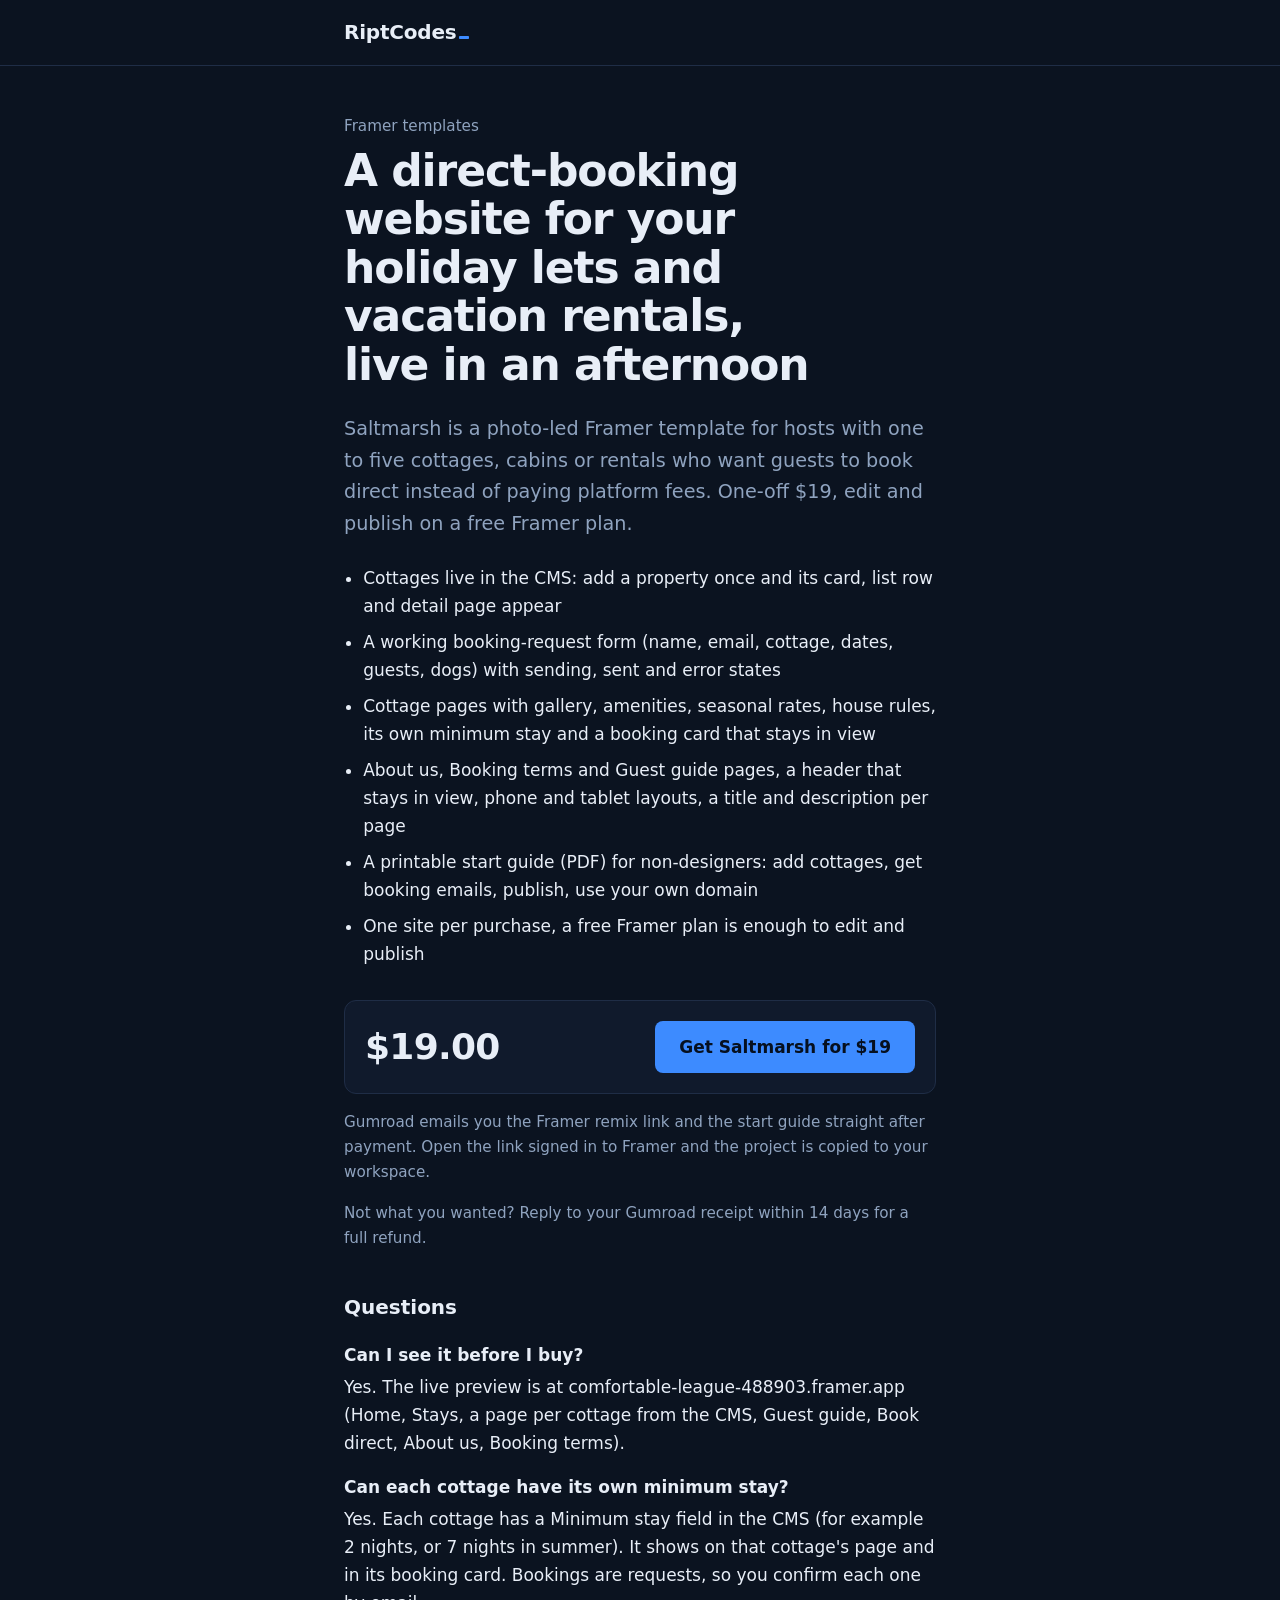
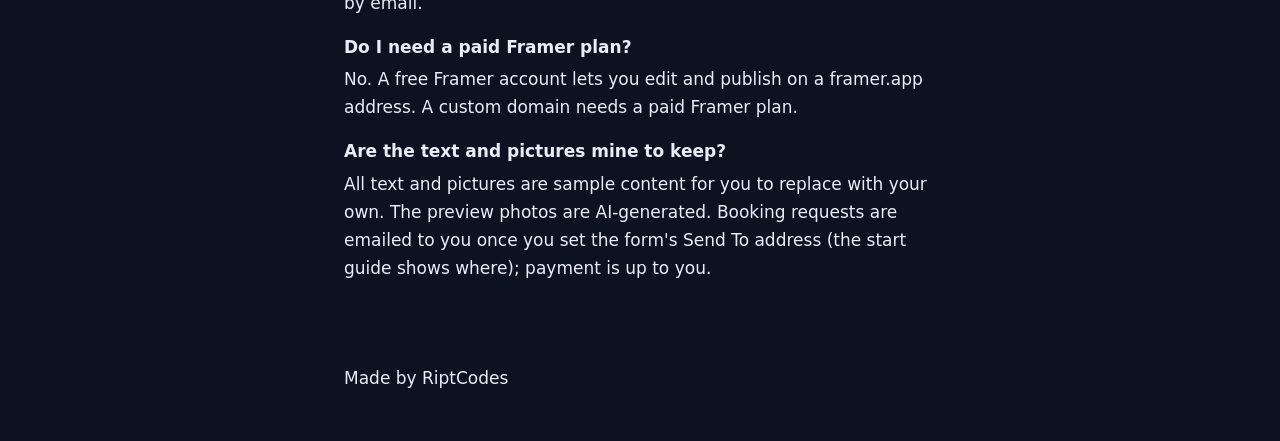
==== framer/index.html @ 4fef45c1 "Product pages, 9 products" ====
<!doctype html>
<html lang="en">
<head>
<meta charset="utf-8">
<meta name="viewport" content="width=device-width, initial-scale=1">
<title>A direct-booking website for your holiday lets and vacation rentals, live in an afternoon - RiptCodes</title>
<meta name="description" content="Saltmarsh is a photo-led Framer template for hosts with one to five cottages, cabins or rentals who want guests to book direct instead of paying platform">
<link rel="canonical" href="https://riptcodes-hq.github.io/shop/framer/">
<meta name="theme-color" content="#0b1320">
<meta property="og:site_name" content="RiptCodes">
<meta property="og:type" content="website">
<meta property="og:title" content="A direct-booking website for your holiday lets and vacation rentals, live in an afternoon">
<meta property="og:description" content="Saltmarsh is a photo-led Framer template for hosts with one to five cottages, cabins or rentals who want guests to book direct instead of paying platform">
<meta property="og:url" content="https://riptcodes-hq.github.io/shop/framer/">
<link rel="stylesheet" href="../style.css">
<style>
.kicker { margin: 0 0 0.5rem; color: var(--soft); font-size: 0.95rem; }
.lede { margin: 0 0 1.5rem; font-size: 1.2rem; color: var(--soft); }
.points { margin: 0 0 2rem; padding-left: 1.2rem; }
.points li { margin: 0 0 0.5rem; }
.buy .label { flex: 1 1 100%; margin: 0; color: var(--soft); }
.button.off { background: var(--line); color: var(--soft); cursor: default; }
.fine { margin: 1rem 0 0; color: var(--soft); font-size: 0.95rem; }
.faq { margin-top: 2.5rem; }
.faq h2 { font-size: 1.25rem; }
.faq dt { margin-top: 1rem; font-weight: 700; }
.faq dd { margin: 0.25rem 0 0; }
</style>
<script async src="https://www.googletagmanager.com/gtag/js?id=G-BYLY6NP0JL"></script>
<script>
window.dataLayer = window.dataLayer || [];
function gtag(){dataLayer.push(arguments);}
gtag('js', new Date());
gtag('config', 'G-BYLY6NP0JL');
</script>
</head>
<body>
<header class="top"><nav class="bar" aria-label="Site"><a class="mark" href="https://riptcodes-hq.github.io/shop/">RiptCodes</a></nav></header>
<main>
<article>
<p class="kicker">Framer templates</p>
<h1>A direct-booking website for your holiday lets and vacation rentals, live in an afternoon</h1>
<p class="lede">Saltmarsh is a photo-led Framer template for hosts with one to five cottages, cabins or rentals who want guests to book direct instead of paying platform fees. One-off $19, edit and publish on a free Framer plan.</p>
<ul class="points">
<li>Cottages live in the CMS: add a property once and its card, list row and detail page appear</li>
<li>A working booking-request form (name, email, cottage, dates, guests, dogs) with sending, sent and error states</li>
<li>Cottage pages with gallery, amenities, seasonal rates, house rules, its own minimum stay and a booking card that stays in view</li>
<li>About us, Booking terms and Guest guide pages, a header that stays in view, phone and tablet layouts, a title and description per page</li>
<li>A printable start guide (PDF) for non-designers: add cottages, get booking emails, publish, use your own domain</li>
<li>One site per purchase, a free Framer plan is enough to edit and publish</li>
</ul>
<div class="buy">
<p class="price">$19.00</p>
<a class="button" href="https://gum.co/u/dc7rydpk" rel="noopener" onclick="gtag('event','buy_click',{idea:'framer',transport_type:'beacon'})">Get Saltmarsh for $19</a>
</div>
<div class="fine">
<p>Gumroad emails you the Framer remix link and the start guide straight after payment. Open the link signed in to Framer and the project is copied to your workspace.</p>
<p>Not what you wanted? Reply to your Gumroad receipt within 14 days for a full refund.</p>
</div>
<section class="faq">
<h2>Questions</h2>
<dl>
<dt>Can I see it before I buy?</dt>
<dd>Yes. The live preview is at comfortable-league-488903.framer.app (Home, Stays, a page per cottage from the CMS, Guest guide, Book direct, About us, Booking terms).</dd>
<dt>Can each cottage have its own minimum stay?</dt>
<dd>Yes. Each cottage has a Minimum stay field in the CMS (for example 2 nights, or 7 nights in summer). It shows on that cottage&#x27;s page and in its booking card. Bookings are requests, so you confirm each one by email.</dd>
<dt>Do I need a paid Framer plan?</dt>
<dd>No. A free Framer account lets you edit and publish on a framer.app address. A custom domain needs a paid Framer plan.</dd>
<dt>Are the text and pictures mine to keep?</dt>
<dd>All text and pictures are sample content for you to replace with your own. The preview photos are AI-generated. Booking requests are emailed to you once you set the form&#x27;s Send To address (the start guide shows where); payment is up to you.</dd>
</dl>
</section>
</article>
</main>
<footer class="foot"><p>Made by RiptCodes</p></footer>
</body>
</html>
---- style.css ----
:root {
  color-scheme: dark;
  --night: #0b1320;
  --panel: #101a2c;
  --line: #1f2d46;
  --text: #e8eef7;
  --soft: #8fa3bf;
  --blue: #3d8bff;
  --blue-lit: #6aa6ff;
  --ink: #06101f;
  --face: Bahnschrift, "Segoe UI Variable Text", "Segoe UI", system-ui, -apple-system,
    "Helvetica Neue", Arial, sans-serif;
}

*, *::before, *::after { box-sizing: border-box; }

html { background: var(--night); -webkit-text-size-adjust: 100%; }

body {
  margin: 0;
  min-height: 100vh;
  display: flex;
  flex-direction: column;
  background: var(--night);
  color: var(--text);
  font: 400 1.0625rem/1.65 var(--face);
}

a { color: var(--blue-lit); }
a:focus-visible { outline: 2px solid var(--blue); outline-offset: 3px; border-radius: 2px; }

.top { border-bottom: 1px solid var(--line); }
.bar, main, .foot { width: 100%; max-width: 40rem; margin-inline: auto; padding-inline: 1rem; }
.bar { padding-block: 1rem; }

.mark {
  display: inline-block;
  color: var(--text);
  font-size: 1.25rem;
  font-weight: 700;
  letter-spacing: -0.01em;
  text-decoration: none;
}
.mark::after {
  content: "";
  display: inline-block;
  width: 0.5em;
  height: 0.15em;
  margin-left: 0.12em;
  background: var(--blue);
  border-radius: 0.04em;
}

main { flex: 1 0 auto; padding-block: 2rem 1rem; }

h1 {
  margin: 0 0 1.5rem;
  font-size: clamp(1.75rem, 1.35rem + 2vw, 2.75rem);
  font-weight: 700;
  line-height: 1.1;
  letter-spacing: -0.025em;
  overflow-wrap: anywhere;
  text-wrap: balance;
}

.price {
  margin: 0;
  font-weight: 700;
  font-variant-numeric: tabular-nums;
}

.buy {
  display: flex;
  flex-wrap: wrap;
  align-items: center;
  gap: 1rem 1.5rem;
  padding: 1.25rem;
  background: var(--panel);
  border: 1px solid var(--line);
  border-radius: 0.75rem;
}
.buy .price { font-size: 2.25rem; line-height: 1; letter-spacing: -0.02em; }

.button {
  flex: 1 1 14rem;
  display: inline-flex;
  align-items: center;
  justify-content: center;
  min-height: 3.25rem;
  padding: 0.5rem 1.5rem;
  border-radius: 0.5rem;
  background: var(--blue);
  color: var(--ink);
  font-weight: 700;
  text-align: center;
  text-decoration: none;
  transition: background-color 0.15s;
}
.button:hover { background: var(--blue-lit); }
.button:focus-visible { outline-offset: 3px; }

.cover { display: block; max-width: 100%; height: auto; margin-top: 2rem; border-radius: 6px; }
.about { margin-top: 2rem; }
.about p { margin: 0 0 1.1rem; }

.facts {
  display: grid;
  grid-template-columns: max-content 1fr;
  gap: 0.4rem 1.5rem;
  margin: 2rem 0 0;
  padding-top: 1.5rem;
  border-top: 1px solid var(--line);
}
.facts dt { color: var(--soft); }
.facts dd { margin: 0; overflow-wrap: anywhere; }

.products { margin: 0; padding: 0; list-style: none; border-top: 1px solid var(--line); }
.products li {
  position: relative;
  display: grid;
  grid-template-columns: 1fr auto;
  gap: 0.1rem 1rem;
  padding: 1.1rem 0;
  border-bottom: 1px solid var(--line);
}
.products h2 {
  grid-column: 1;
  margin: 0;
  font-size: 1.25rem;
  line-height: 1.3;
  overflow-wrap: anywhere;
}
.products h2 a { color: var(--text); text-decoration: none; transition: color 0.15s; }
.products h2 a::after { content: ""; position: absolute; inset: 0; }
.products li:hover h2 a { color: var(--blue-lit); }
.products h2 a:focus-visible { outline: none; }
.products h2 a:focus-visible::after {
  outline: 2px solid var(--blue);
  outline-offset: -2px;
  border-radius: 0.5rem;
}
.products .what { grid-column: 1; margin: 0; color: var(--soft); font-size: 0.95rem; }
.products .price { grid-column: 2; grid-row: 1 / span 2; align-self: center; font-size: 1.25rem; }

.empty { margin: 0; color: var(--soft); }

.foot { padding-block: 2rem; }
.foot a { color: var(--soft); }
.foot a:hover { color: var(--text); }

@media (min-width: 40rem) {
  .bar, main, .foot { padding-inline: 1.5rem; }
  main { padding-top: 3rem; }
  .button { flex: 0 0 auto; min-width: 15rem; margin-left: auto; }
}

@media (prefers-reduced-motion: reduce) {
  * { transition: none !important; }
}
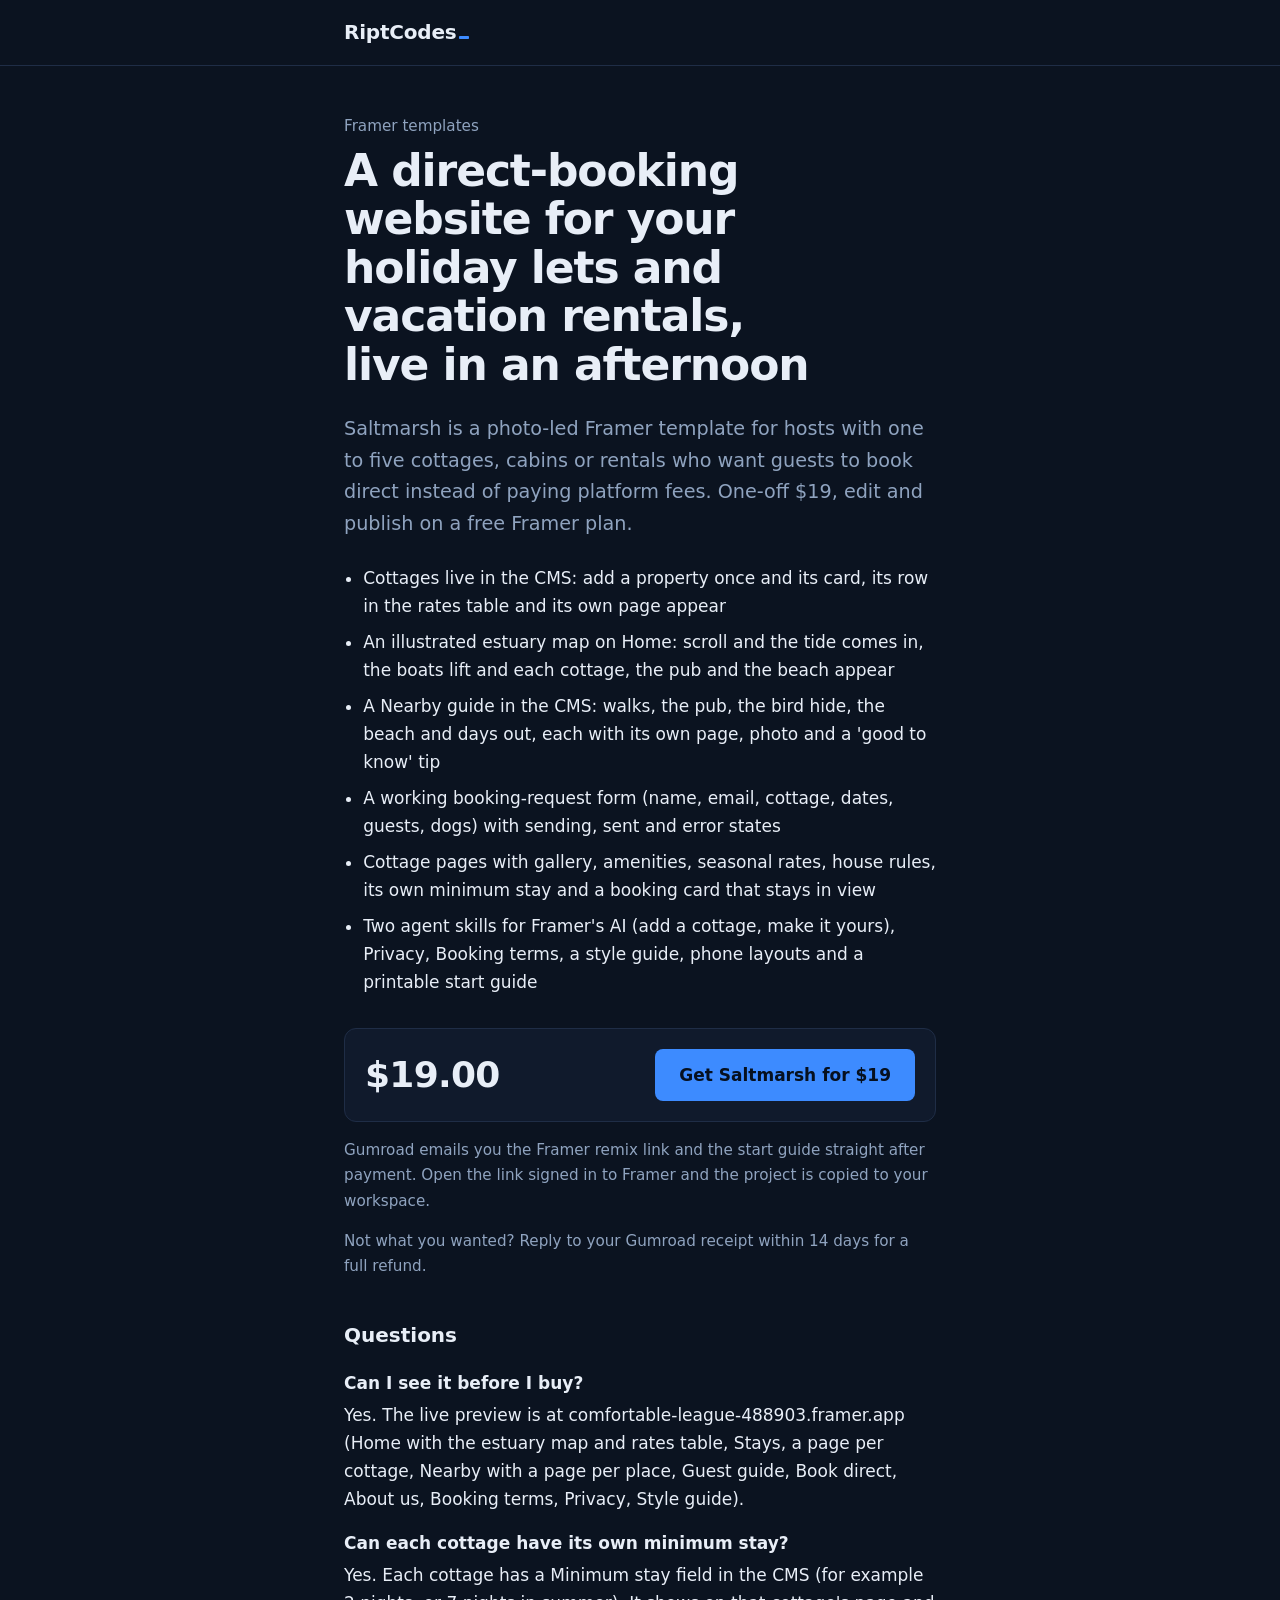
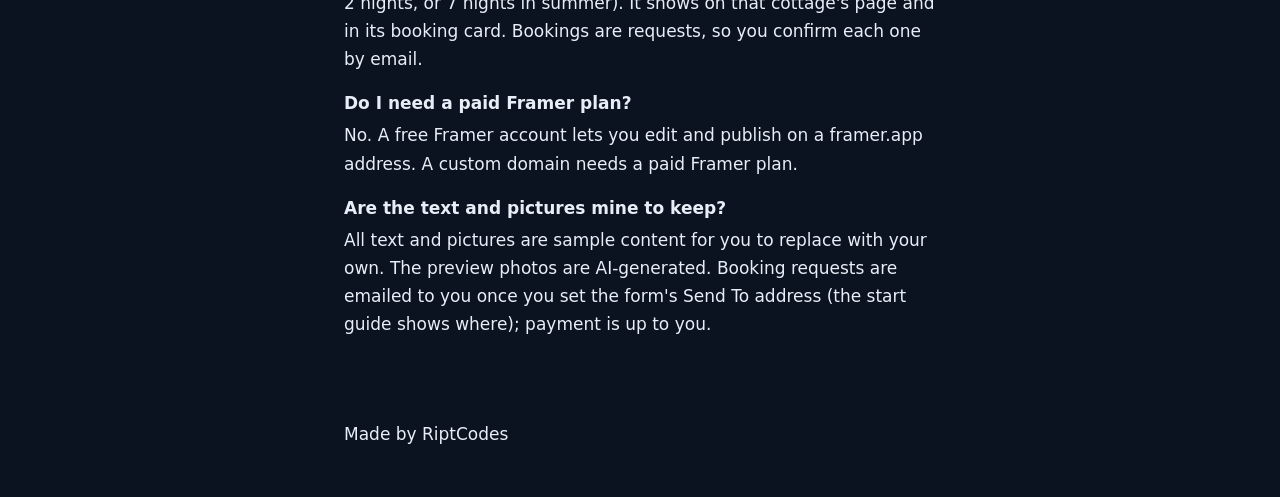
==== commit 5d08f13b: "Product pages, 10 products" ====
--- a/framer/index.html
+++ b/framer/index.html
@@ -42,12 +42,12 @@
 <h1>A direct-booking website for your holiday lets and vacation rentals, live in an afternoon</h1>
 <p class="lede">Saltmarsh is a photo-led Framer template for hosts with one to five cottages, cabins or rentals who want guests to book direct instead of paying platform fees. One-off $19, edit and publish on a free Framer plan.</p>
 <ul class="points">
-<li>Cottages live in the CMS: add a property once and its card, list row and detail page appear</li>
+<li>Cottages live in the CMS: add a property once and its card, its row in the rates table and its own page appear</li>
+<li>An illustrated estuary map on Home: scroll and the tide comes in, the boats lift and each cottage, the pub and the beach appear</li>
+<li>A Nearby guide in the CMS: walks, the pub, the bird hide, the beach and days out, each with its own page, photo and a &#x27;good to know&#x27; tip</li>
 <li>A working booking-request form (name, email, cottage, dates, guests, dogs) with sending, sent and error states</li>
 <li>Cottage pages with gallery, amenities, seasonal rates, house rules, its own minimum stay and a booking card that stays in view</li>
-<li>About us, Booking terms and Guest guide pages, a header that stays in view, phone and tablet layouts, a title and description per page</li>
-<li>A printable start guide (PDF) for non-designers: add cottages, get booking emails, publish, use your own domain</li>
-<li>One site per purchase, a free Framer plan is enough to edit and publish</li>
+<li>Two agent skills for Framer&#x27;s AI (add a cottage, make it yours), Privacy, Booking terms, a style guide, phone layouts and a printable start guide</li>
 </ul>
 <div class="buy">
 <p class="price">$19.00</p>
@@ -61,7 +61,7 @@
 <h2>Questions</h2>
 <dl>
 <dt>Can I see it before I buy?</dt>
-<dd>Yes. The live preview is at comfortable-league-488903.framer.app (Home, Stays, a page per cottage from the CMS, Guest guide, Book direct, About us, Booking terms).</dd>
+<dd>Yes. The live preview is at comfortable-league-488903.framer.app (Home with the estuary map and rates table, Stays, a page per cottage, Nearby with a page per place, Guest guide, Book direct, About us, Booking terms, Privacy, Style guide).</dd>
 <dt>Can each cottage have its own minimum stay?</dt>
 <dd>Yes. Each cottage has a Minimum stay field in the CMS (for example 2 nights, or 7 nights in summer). It shows on that cottage&#x27;s page and in its booking card. Bookings are requests, so you confirm each one by email.</dd>
 <dt>Do I need a paid Framer plan?</dt>
